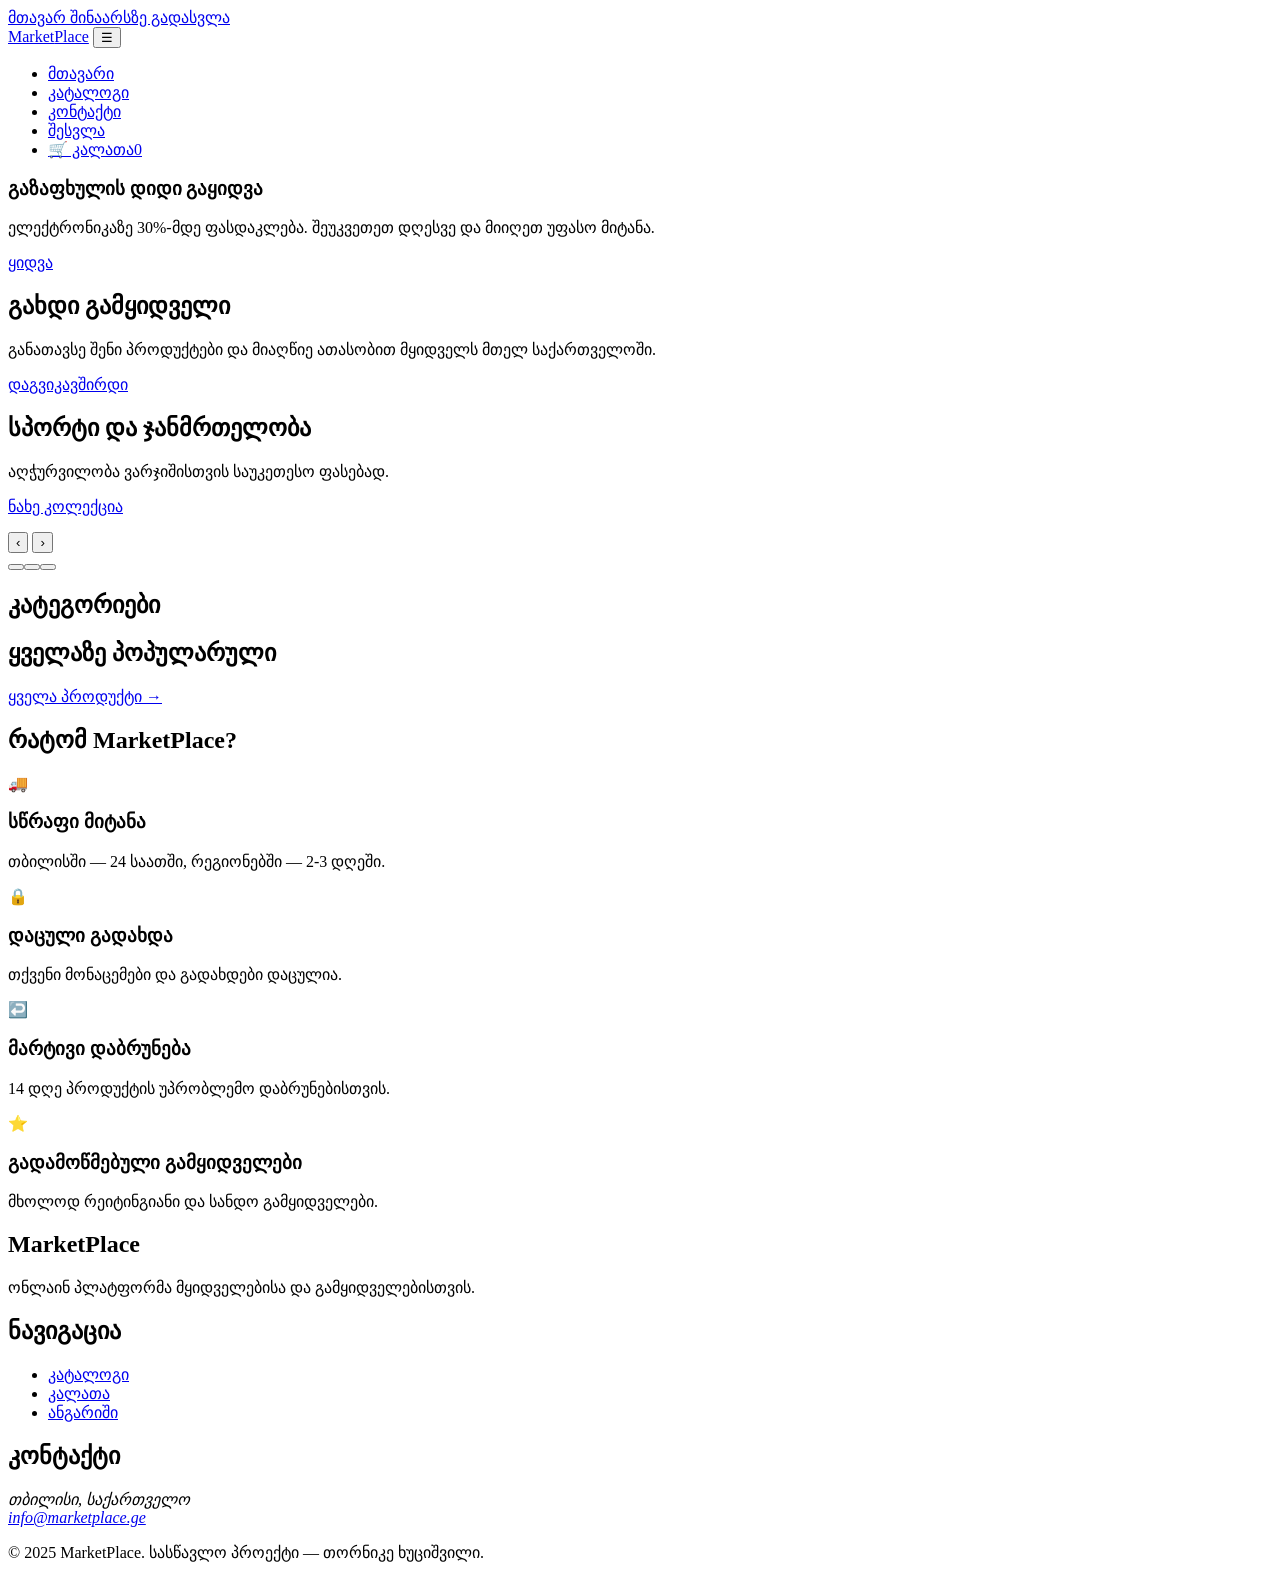
==== index.html @ cf932179 "feat: add home page with slider, categories and featured products" ====
<!DOCTYPE html>
<html lang="ka">
<head>
  <meta charset="UTF-8">
  <meta name="viewport" content="width=device-width, initial-scale=1">
  <title>MarketPlace — ონლაინ მარკეტპლეისი</title>
  <meta name="description" content="MarketPlace — ათასობით პროდუქტი ერთ სივრცეში: ელექტრონიკა, მოდა, სახლი, სპორტი და სხვა.">
  <link rel="icon" href="images/favicon.svg" type="image/svg+xml">
  <link rel="stylesheet" href="css/style.css">
</head>
<body>
  <a class="skip-link" href="#content">მთავარ შინაარსზე გადასვლა</a>
  <header class="site-header">
    <div class="container header-inner">
      <a class="logo" href="index.html">Market<span>Place</span></a>
      <button class="menu-toggle" type="button" aria-expanded="false" aria-controls="main-nav" aria-label="მენიუ">☰</button>
      <nav class="nav" id="main-nav" aria-label="მთავარი ნავიგაცია">
        <ul>
          <li><a href="index.html" aria-current="page">მთავარი</a></li>
          <li><a href="catalog.html">კატალოგი</a></li>
          <li><a href="contact.html">კონტაქტი</a></li>
          <li><a href="account.html">შესვლა</a></li>
          <li><a class="cart-link" href="cart.html">🛒 კალათა<span class="cart-badge" data-cart-count>0</span></a></li>
        </ul>
      </nav>
    </div>
  </header>

  <main id="content">
    <div class="container">
      <section class="slider" data-slider aria-roledescription="carousel" aria-label="აქციები">
        <div class="slider-track">
          <article class="slide slide--1">
            <h1>გაზაფხულის დიდი გაყიდვა</h1>
            <p>ელექტრონიკაზე 30%-მდე ფასდაკლება. შეუკვეთეთ დღესვე და მიიღეთ უფასო მიტანა.</p>
            <p><a class="btn btn--accent" href="catalog.html?category=electronics">ყიდვა</a></p>
          </article>
          <article class="slide slide--2">
            <h2>გახდი გამყიდველი</h2>
            <p>განათავსე შენი პროდუქტები და მიაღწიე ათასობით მყიდველს მთელ საქართველოში.</p>
            <p><a class="btn btn--accent" href="contact.html">დაგვიკავშირდი</a></p>
          </article>
          <article class="slide slide--3">
            <h2>სპორტი და ჯანმრთელობა</h2>
            <p>აღჭურვილობა ვარჯიშისთვის საუკეთესო ფასებად.</p>
            <p><a class="btn btn--accent" href="catalog.html?category=sports">ნახე კოლექცია</a></p>
          </article>
        </div>
        <button class="slider-btn slider-btn--prev" type="button" aria-label="წინა სლაიდი">‹</button>
        <button class="slider-btn slider-btn--next" type="button" aria-label="შემდეგი სლაიდი">›</button>
        <div class="slider-dots"></div>
      </section>

      <section class="section" aria-labelledby="cat-title">
        <div class="section-head"><h2 id="cat-title">კატეგორიები</h2></div>
        <div class="category-grid" id="category-list"></div>
      </section>

      <section class="section" aria-labelledby="top-title">
        <div class="section-head">
          <h2 id="top-title">ყველაზე პოპულარული</h2>
          <a href="catalog.html">ყველა პროდუქტი →</a>
        </div>
        <div class="product-grid" id="featured-list"></div>
      </section>

      <section class="section" aria-labelledby="why-title">
        <div class="section-head"><h2 id="why-title">რატომ MarketPlace?</h2></div>
        <div class="features">
          <div class="feature"><span class="icon" aria-hidden="true">🚚</span><h3>სწრაფი მიტანა</h3><p>თბილისში — 24 საათში, რეგიონებში — 2-3 დღეში.</p></div>
          <div class="feature"><span class="icon" aria-hidden="true">🔒</span><h3>დაცული გადახდა</h3><p>თქვენი მონაცემები და გადახდები დაცულია.</p></div>
          <div class="feature"><span class="icon" aria-hidden="true">↩️</span><h3>მარტივი დაბრუნება</h3><p>14 დღე პროდუქტის უპრობლემო დაბრუნებისთვის.</p></div>
          <div class="feature"><span class="icon" aria-hidden="true">⭐</span><h3>გადამოწმებული გამყიდველები</h3><p>მხოლოდ რეიტინგიანი და სანდო გამყიდველები.</p></div>
        </div>
      </section>
    </div>
  </main>

  <footer class="site-footer">
    <div class="container">
      <div class="footer-grid">
        <div><h2>MarketPlace</h2><p>ონლაინ პლატფორმა მყიდველებისა და გამყიდველებისთვის.</p></div>
        <div><h2>ნავიგაცია</h2><ul><li><a href="catalog.html">კატალოგი</a></li><li><a href="cart.html">კალათა</a></li><li><a href="account.html">ანგარიში</a></li></ul></div>
        <div><h2>კონტაქტი</h2><address>თბილისი, საქართველო<br><a href="mailto:info@marketplace.ge">info@marketplace.ge</a></address></div>
      </div>
      <p class="copyright">© <span id="year">2025</span> MarketPlace. სასწავლო პროექტი — თორნიკე ხუციშვილი.</p>
    </div>
  </footer>

  <script src="js/data.js" defer></script>
  <script src="js/main.js" defer></script>
  <script src="js/slider.js" defer></script>
  <script src="js/home.js" defer></script>
</body>
</html>
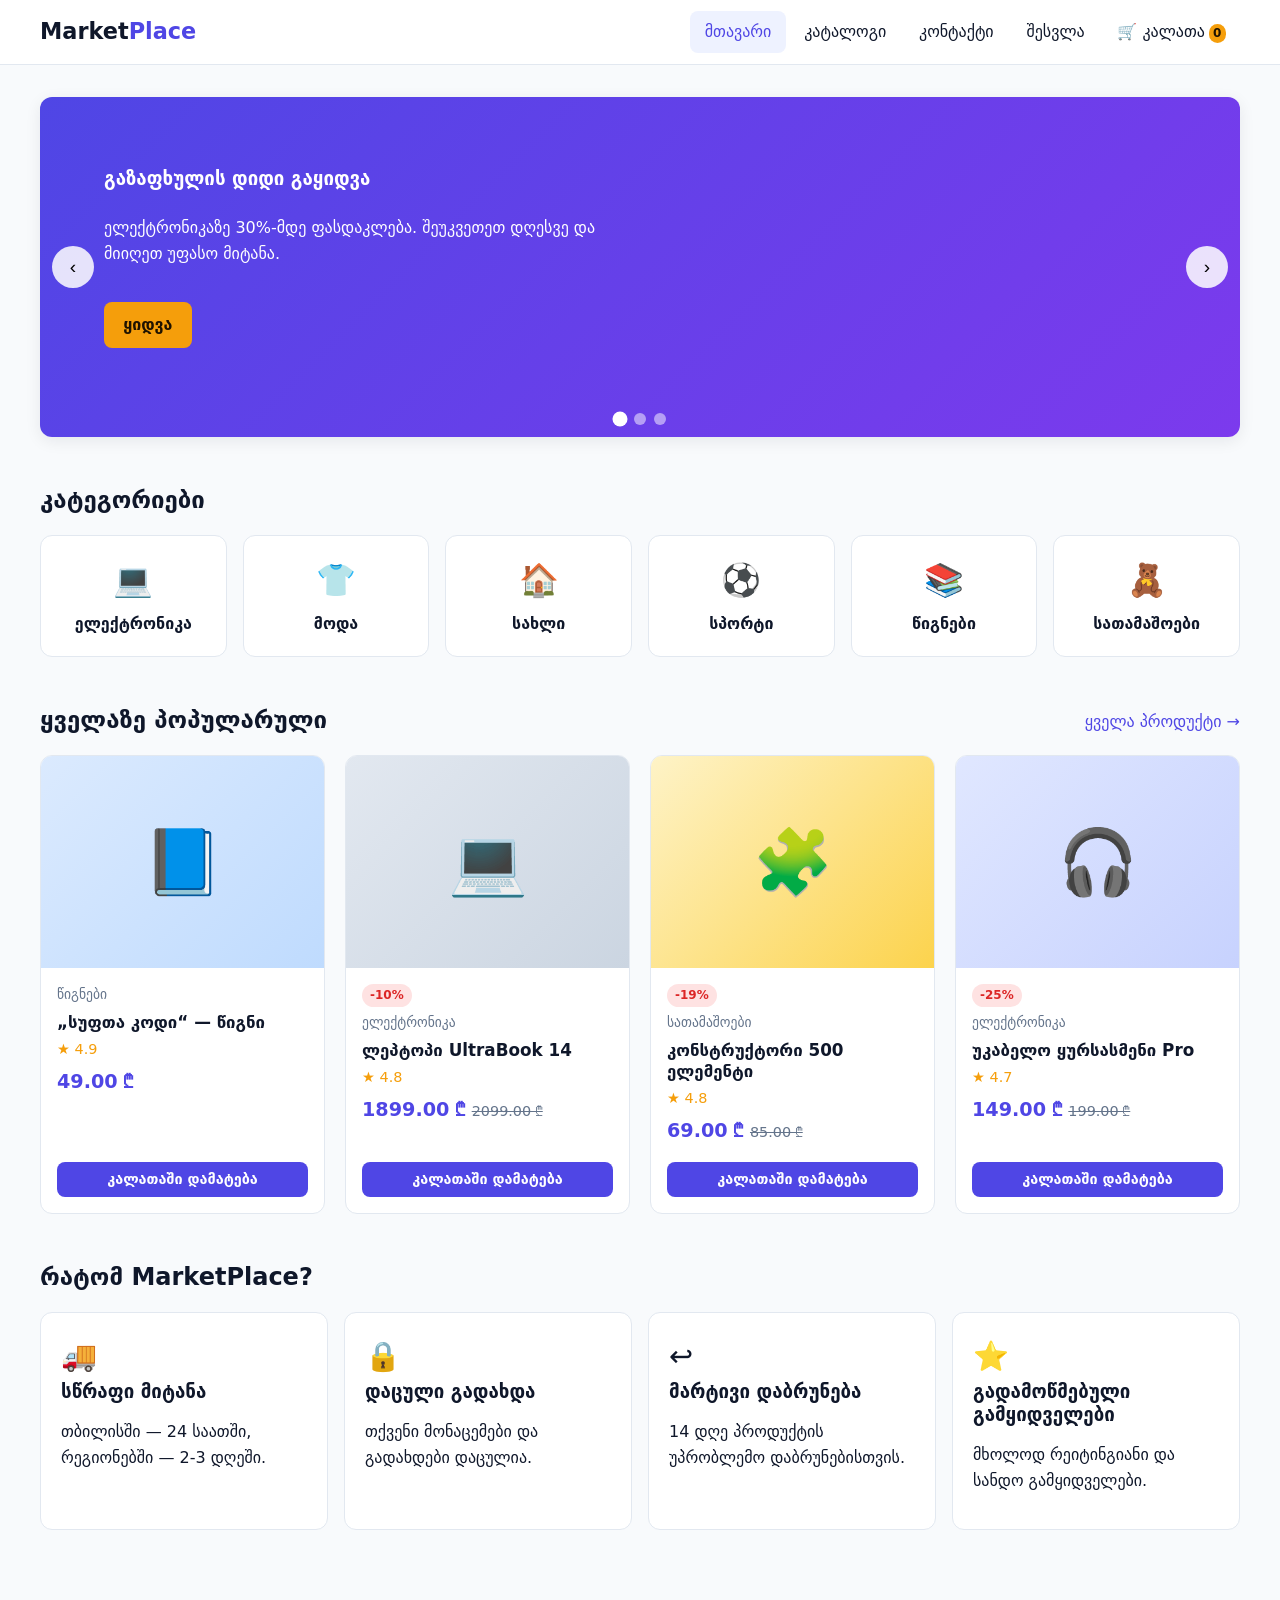
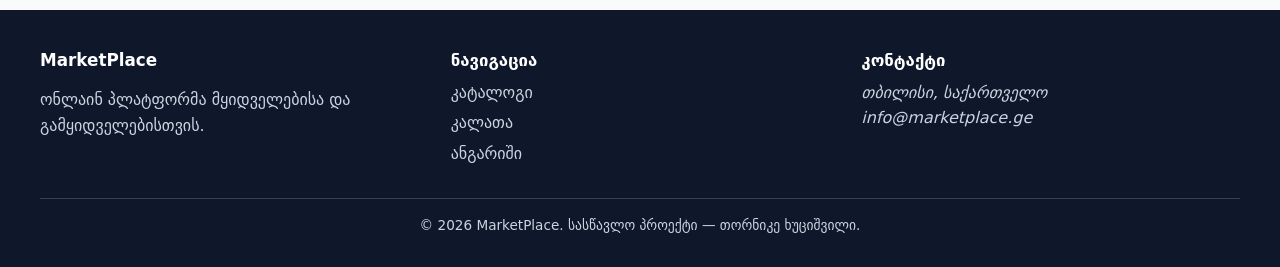
==== commit 18e6c497: "modify index html file" ====
--- a/index.html
+++ b/index.html
@@ -1,95 +1,188 @@
-<!DOCTYPE html>
+<!doctype html>
 <html lang="ka">
-<head>
-  <meta charset="UTF-8">
-  <meta name="viewport" content="width=device-width, initial-scale=1">
-  <title>MarketPlace — ონლაინ მარკეტპლეისი</title>
-  <meta name="description" content="MarketPlace — ათასობით პროდუქტი ერთ სივრცეში: ელექტრონიკა, მოდა, სახლი, სპორტი და სხვა.">
-  <link rel="icon" href="images/favicon.svg" type="image/svg+xml">
-  <link rel="stylesheet" href="css/style.css">
-</head>
-<body>
-  <a class="skip-link" href="#content">მთავარ შინაარსზე გადასვლა</a>
-  <header class="site-header">
-    <div class="container header-inner">
-      <a class="logo" href="index.html">Market<span>Place</span></a>
-      <button class="menu-toggle" type="button" aria-expanded="false" aria-controls="main-nav" aria-label="მენიუ">☰</button>
-      <nav class="nav" id="main-nav" aria-label="მთავარი ნავიგაცია">
-        <ul>
-          <li><a href="index.html" aria-current="page">მთავარი</a></li>
-          <li><a href="catalog.html">კატალოგი</a></li>
-          <li><a href="contact.html">კონტაქტი</a></li>
-          <li><a href="account.html">შესვლა</a></li>
-          <li><a class="cart-link" href="cart.html">🛒 კალათა<span class="cart-badge" data-cart-count>0</span></a></li>
-        </ul>
-      </nav>
-    </div>
-  </header>
+  <head>
+    <meta charset="UTF-8" />
+    <meta name="viewport" content="width=device-width, initial-scale=1" />
+    <title>MarketPlace — ონლაინ მარკეტპლეისი</title>
+    <meta
+      name="description"
+      content="MarketPlace — ათასობით პროდუქტი ერთ სივრცეში: ელექტრონიკა, მოდა, სახლი, სპორტი და სხვა."
+    />
+    <meta
+      name="keywords"
+      content="ონლაინ მარკეტი, ელექტრონიკა, მოდა, სახლი, სპორტი, MarketPlace"
+    />
+    <meta name="author" content="Tornike Khutsishvili" />
+    <link rel="icon" href="images/favicon.svg" type="image/svg+xml" />
+    <link rel="stylesheet" href="css/style.css" />
+  </head>
+  <body>
+    <a class="skip-link" href="#content">მთავარ კონტენტზე გადასვლა</a>
+    <header class="site-header">
+      <div class="container header-inner">
+        <a class="logo" href="index.html">Market<span>Place</span></a>
+        <button
+          class="menu-toggle"
+          type="button"
+          aria-expanded="false"
+          aria-controls="main-nav"
+          aria-label="მენიუ"
+        >
+          ☰
+        </button>
+        <nav class="nav" id="main-nav" aria-label="მთავარი ნავიგაცია">
+          <ul>
+            <li><a href="index.html" aria-current="page">მთავარი</a></li>
+            <li><a href="catalog.html">კატალოგი</a></li>
+            <li><a href="contact.html">კონტაქტი</a></li>
+            <li><a href="account.html">შესვლა</a></li>
+            <li>
+              <a class="cart-link" href="cart.html"
+                >🛒 კალათა<span class="cart-badge" data-cart-count>0</span></a
+              >
+            </li>
+          </ul>
+        </nav>
+      </div>
+    </header>
 
-  <main id="content">
-    <div class="container">
-      <section class="slider" data-slider aria-roledescription="carousel" aria-label="აქციები">
-        <div class="slider-track">
-          <article class="slide slide--1">
-            <h1>გაზაფხულის დიდი გაყიდვა</h1>
-            <p>ელექტრონიკაზე 30%-მდე ფასდაკლება. შეუკვეთეთ დღესვე და მიიღეთ უფასო მიტანა.</p>
-            <p><a class="btn btn--accent" href="catalog.html?category=electronics">ყიდვა</a></p>
-          </article>
-          <article class="slide slide--2">
-            <h2>გახდი გამყიდველი</h2>
-            <p>განათავსე შენი პროდუქტები და მიაღწიე ათასობით მყიდველს მთელ საქართველოში.</p>
-            <p><a class="btn btn--accent" href="contact.html">დაგვიკავშირდი</a></p>
-          </article>
-          <article class="slide slide--3">
-            <h2>სპორტი და ჯანმრთელობა</h2>
-            <p>აღჭურვილობა ვარჯიშისთვის საუკეთესო ფასებად.</p>
-            <p><a class="btn btn--accent" href="catalog.html?category=sports">ნახე კოლექცია</a></p>
-          </article>
+    <main id="content">
+      <div class="container">
+        <section
+          class="slider"
+          data-slider
+          aria-roledescription="carousel"
+          aria-label="აქციები"
+        >
+          <div class="slider-track">
+            <article class="slide slide--1">
+              <h1>გაზაფხულის დიდი გაყიდვა</h1>
+              <p>
+                ელექტრონიკაზე 30%-მდე ფასდაკლება. შეუკვეთეთ დღესვე და მიიღეთ
+                უფასო მიტანა.
+              </p>
+              <p>
+                <a
+                  class="btn btn--accent"
+                  href="catalog.html?category=electronics"
+                  >ყიდვა</a
+                >
+              </p>
+            </article>
+            <article class="slide slide--2">
+              <h2>გახდი გამყიდველი</h2>
+              <p>
+                განათავსე შენი პროდუქტები და მიაღწიე ათასობით მყიდველს მთელ
+                საქართველოში.
+              </p>
+              <p>
+                <a class="btn btn--accent" href="contact.html">დაგვიკავშირდი</a>
+              </p>
+            </article>
+            <article class="slide slide--3">
+              <h2>სპორტი და ჯანმრთელობა</h2>
+              <p>აღჭურვილობა ვარჯიშისთვის საუკეთესო ფასებად.</p>
+              <p>
+                <a class="btn btn--accent" href="catalog.html?category=sports"
+                  >ნახე კოლექცია</a
+                >
+              </p>
+            </article>
+          </div>
+          <button
+            class="slider-btn slider-btn--prev"
+            type="button"
+            aria-label="წინა სლაიდი"
+          >
+            ‹
+          </button>
+          <button
+            class="slider-btn slider-btn--next"
+            type="button"
+            aria-label="შემდეგი სლაიდი"
+          >
+            ›
+          </button>
+          <div class="slider-dots"></div>
+        </section>
+
+        <section class="section" aria-labelledby="cat-title">
+          <div class="section-head"><h2 id="cat-title">კატეგორიები</h2></div>
+          <div class="category-grid" id="category-list"></div>
+        </section>
+
+        <section class="section" aria-labelledby="top-title">
+          <div class="section-head">
+            <h2 id="top-title">ყველაზე პოპულარული</h2>
+            <a href="catalog.html">ყველა პროდუქტი →</a>
+          </div>
+          <div class="product-grid" id="featured-list"></div>
+        </section>
+
+        <section class="section" aria-labelledby="why-title">
+          <div class="section-head">
+            <h2 id="why-title">რატომ MarketPlace?</h2>
+          </div>
+          <div class="features">
+            <div class="feature">
+              <span class="icon" aria-hidden="true">🚚</span>
+              <h3>სწრაფი მიტანა</h3>
+              <p>თბილისში — 24 საათში, რეგიონებში — 2-3 დღეში.</p>
+            </div>
+            <div class="feature">
+              <span class="icon" aria-hidden="true">🔒</span>
+              <h3>დაცული გადახდა</h3>
+              <p>თქვენი მონაცემები და გადახდები დაცულია.</p>
+            </div>
+            <div class="feature">
+              <span class="icon" aria-hidden="true">↩️</span>
+              <h3>მარტივი დაბრუნება</h3>
+              <p>14 დღე პროდუქტის უპრობლემო დაბრუნებისთვის.</p>
+            </div>
+            <div class="feature">
+              <span class="icon" aria-hidden="true">⭐</span>
+              <h3>გადამოწმებული გამყიდველები</h3>
+              <p>მხოლოდ რეიტინგიანი და სანდო გამყიდველები.</p>
+            </div>
+          </div>
+        </section>
+      </div>
+    </main>
+
+    <footer class="site-footer">
+      <div class="container">
+        <div class="footer-grid">
+          <div>
+            <h2>MarketPlace</h2>
+            <p>ონლაინ პლატფორმა მყიდველებისა და გამყიდველებისთვის.</p>
+          </div>
+          <div>
+            <h2>ნავიგაცია</h2>
+            <ul>
+              <li><a href="catalog.html">კატალოგი</a></li>
+              <li><a href="cart.html">კალათა</a></li>
+              <li><a href="account.html">ანგარიში</a></li>
+            </ul>
+          </div>
+          <div>
+            <h2>კონტაქტი</h2>
+            <address>
+              თბილისი, საქართველო<br /><a href="mailto:info@marketplace.ge"
+                >info@marketplace.ge</a
+              >
+            </address>
+          </div>
         </div>
-        <button class="slider-btn slider-btn--prev" type="button" aria-label="წინა სლაიდი">‹</button>
-        <button class="slider-btn slider-btn--next" type="button" aria-label="შემდეგი სლაიდი">›</button>
-        <div class="slider-dots"></div>
-      </section>
+        <p class="copyright">
+          © <span id="year">2025</span> MarketPlace. სასწავლო პროექტი — თორნიკე
+          ხუციშვილი.
+        </p>
+      </div>
+    </footer>
 
-      <section class="section" aria-labelledby="cat-title">
-        <div class="section-head"><h2 id="cat-title">კატეგორიები</h2></div>
-        <div class="category-grid" id="category-list"></div>
-      </section>
-
-      <section class="section" aria-labelledby="top-title">
-        <div class="section-head">
-          <h2 id="top-title">ყველაზე პოპულარული</h2>
-          <a href="catalog.html">ყველა პროდუქტი →</a>
-        </div>
-        <div class="product-grid" id="featured-list"></div>
-      </section>
-
-      <section class="section" aria-labelledby="why-title">
-        <div class="section-head"><h2 id="why-title">რატომ MarketPlace?</h2></div>
-        <div class="features">
-          <div class="feature"><span class="icon" aria-hidden="true">🚚</span><h3>სწრაფი მიტანა</h3><p>თბილისში — 24 საათში, რეგიონებში — 2-3 დღეში.</p></div>
-          <div class="feature"><span class="icon" aria-hidden="true">🔒</span><h3>დაცული გადახდა</h3><p>თქვენი მონაცემები და გადახდები დაცულია.</p></div>
-          <div class="feature"><span class="icon" aria-hidden="true">↩️</span><h3>მარტივი დაბრუნება</h3><p>14 დღე პროდუქტის უპრობლემო დაბრუნებისთვის.</p></div>
-          <div class="feature"><span class="icon" aria-hidden="true">⭐</span><h3>გადამოწმებული გამყიდველები</h3><p>მხოლოდ რეიტინგიანი და სანდო გამყიდველები.</p></div>
-        </div>
-      </section>
-    </div>
-  </main>
-
-  <footer class="site-footer">
-    <div class="container">
-      <div class="footer-grid">
-        <div><h2>MarketPlace</h2><p>ონლაინ პლატფორმა მყიდველებისა და გამყიდველებისთვის.</p></div>
-        <div><h2>ნავიგაცია</h2><ul><li><a href="catalog.html">კატალოგი</a></li><li><a href="cart.html">კალათა</a></li><li><a href="account.html">ანგარიში</a></li></ul></div>
-        <div><h2>კონტაქტი</h2><address>თბილისი, საქართველო<br><a href="mailto:info@marketplace.ge">info@marketplace.ge</a></address></div>
-      </div>
-      <p class="copyright">© <span id="year">2025</span> MarketPlace. სასწავლო პროექტი — თორნიკე ხუციშვილი.</p>
-    </div>
-  </footer>
-
-  <script src="js/data.js" defer></script>
-  <script src="js/main.js" defer></script>
-  <script src="js/slider.js" defer></script>
-  <script src="js/home.js" defer></script>
-</body>
+    <script src="js/data.js" defer></script>
+    <script src="js/main.js" defer></script>
+    <script src="js/slider.js" defer></script>
+    <script src="js/home.js" defer></script>
+  </body>
 </html>
--- a/css/style.css
+++ b/css/style.css
@@ -0,0 +1,256 @@
+/* ===== Design tokens ===== */
+:root {
+  --primary: #4f46e5;
+  --primary-dark: #3730a3;
+  --accent: #f59e0b;
+  --bg: #f8fafc;
+  --surface: #ffffff;
+  --text: #0f172a;
+  --muted: #64748b;
+  --border: #e2e8f0;
+  --danger: #dc2626;
+  --success: #16a34a;
+  --radius: 12px;
+  --shadow: 0 4px 16px rgb(15 23 42 / 8%);
+  --container: 1200px;
+}
+
+/* ===== Reset / base ===== */
+*, *::before, *::after { box-sizing: border-box; }
+html { scroll-behavior: smooth; }
+body {
+  margin: 0;
+  font-family: system-ui, -apple-system, "Segoe UI", Roboto, sans-serif;
+  background: var(--bg);
+  color: var(--text);
+  line-height: 1.6;
+}
+img { max-width: 100%; display: block; }
+a { color: var(--primary); text-decoration: none; }
+a:hover { text-decoration: underline; }
+h1, h2, h3 { line-height: 1.25; margin: 0 0 .5em; }
+:focus-visible { outline: 3px solid var(--accent); outline-offset: 2px; }
+.container { width: min(100% - 2rem, var(--container)); margin-inline: auto; }
+.visually-hidden {
+  position: absolute; width: 1px; height: 1px; overflow: hidden;
+  clip: rect(0 0 0 0); white-space: nowrap;
+}
+.skip-link {
+  position: absolute; left: -999px; top: 0; background: var(--primary);
+  color: #fff; padding: .5rem 1rem; z-index: 100;
+}
+.skip-link:focus { left: 0; }
+main { min-height: 60vh; padding-block: 2rem; }
+
+/* ===== Buttons ===== */
+.btn {
+  display: inline-flex; align-items: center; justify-content: center; gap: .4rem;
+  padding: .65rem 1.2rem; border: 0; border-radius: 8px; cursor: pointer;
+  background: var(--primary); color: #fff; font: inherit; font-weight: 600;
+  transition: background .2s, transform .1s;
+}
+.btn:hover { background: var(--primary-dark); text-decoration: none; }
+.btn:active { transform: scale(.97); }
+.btn--outline { background: transparent; color: var(--primary); border: 2px solid var(--primary); }
+.btn--outline:hover { background: var(--primary); color: #fff; }
+.btn--accent { background: var(--accent); color: #1f1300; }
+.btn--accent:hover { background: #d98a05; }
+.btn--sm { padding: .4rem .8rem; font-size: .9rem; }
+
+/* ===== Header / nav ===== */
+.site-header {
+  position: sticky; top: 0; z-index: 50; background: var(--surface);
+  border-bottom: 1px solid var(--border);
+}
+.header-inner { display: flex; align-items: center; gap: 1rem; min-height: 64px; }
+.logo { font-size: 1.4rem; font-weight: 800; color: var(--text); }
+.logo span { color: var(--primary); }
+.logo:hover { text-decoration: none; }
+.nav { margin-left: auto; }
+.nav ul { display: flex; gap: .25rem; list-style: none; margin: 0; padding: 0; }
+.nav a { display: block; padding: .5rem .9rem; border-radius: 8px; color: var(--text); font-weight: 500; }
+.nav a:hover, .nav a[aria-current="page"] { background: #eef2ff; color: var(--primary); text-decoration: none; }
+.cart-link { position: relative; }
+.cart-badge {
+  display: inline-block; min-width: 1.4em; padding: 0 .35em; margin-left: .25rem;
+  background: var(--accent); color: #1f1300; border-radius: 999px;
+  font-size: .75rem; font-weight: 700; text-align: center;
+}
+.menu-toggle {
+  display: none; margin-left: auto; background: none; border: 1px solid var(--border);
+  border-radius: 8px; padding: .4rem .7rem; font-size: 1.3rem; cursor: pointer;
+}
+
+@media (max-width: 768px) {
+  .menu-toggle { display: block; }
+  .nav {
+    position: absolute; top: 100%; left: 0; right: 0; margin: 0;
+    background: var(--surface); border-bottom: 1px solid var(--border);
+    max-height: 0; overflow: hidden; transition: max-height .3s ease;
+  }
+  .nav.is-open { max-height: 400px; }
+  .nav ul { flex-direction: column; padding: .5rem 1rem 1rem; }
+}
+
+/* ===== Slider ===== */
+.slider { position: relative; overflow: hidden; border-radius: var(--radius); box-shadow: var(--shadow); }
+.slider-track { display: flex; transition: transform .6s ease; }
+.slide {
+  flex: 0 0 100%; min-height: 340px; display: grid; align-content: center;
+  padding: 2.5rem clamp(1.5rem, 6vw, 4rem); color: #fff;
+}
+.slide h2 { font-size: clamp(1.6rem, 4vw, 2.6rem); }
+.slide p { max-width: 520px; margin-bottom: 1.2rem; }
+.slide--1 { background: linear-gradient(135deg, #4f46e5, #7c3aed); }
+.slide--2 { background: linear-gradient(135deg, #0ea5e9, #2563eb); }
+.slide--3 { background: linear-gradient(135deg, #f97316, #db2777); }
+.slider-btn {
+  position: absolute; top: 50%; transform: translateY(-50%); width: 42px; height: 42px;
+  border: 0; border-radius: 50%; background: rgb(255 255 255 / 85%); cursor: pointer; font-size: 1.2rem;
+}
+.slider-btn:hover { background: #fff; }
+.slider-btn--prev { left: .75rem; }
+.slider-btn--next { right: .75rem; }
+.slider-dots { position: absolute; bottom: .75rem; left: 0; right: 0; display: flex; justify-content: center; gap: .5rem; }
+.slider-dots button {
+  width: 12px; height: 12px; border-radius: 50%; border: 0; padding: 0; cursor: pointer;
+  background: rgb(255 255 255 / 50%);
+}
+.slider-dots button[aria-current="true"] { background: #fff; transform: scale(1.25); }
+
+/* ===== Sections ===== */
+.section { margin-top: 3rem; }
+.section-head { display: flex; justify-content: space-between; align-items: end; gap: 1rem; margin-bottom: 1.25rem; }
+.section-head h2 { margin: 0; }
+
+.category-grid { display: grid; grid-template-columns: repeat(auto-fit, minmax(140px, 1fr)); gap: 1rem; }
+.category-card {
+  display: grid; place-items: center; gap: .3rem; padding: 1.2rem; background: var(--surface);
+  border: 1px solid var(--border); border-radius: var(--radius); color: var(--text); font-weight: 600;
+  transition: transform .2s, box-shadow .2s;
+}
+.category-card:hover { transform: translateY(-4px); box-shadow: var(--shadow); text-decoration: none; }
+.category-card .icon { font-size: 2rem; }
+
+.features { display: grid; grid-template-columns: repeat(auto-fit, minmax(220px, 1fr)); gap: 1rem; }
+.feature { background: var(--surface); border-radius: var(--radius); padding: 1.25rem; border: 1px solid var(--border); }
+.feature .icon { font-size: 1.8rem; }
+
+/* ===== Product cards ===== */
+.product-grid { display: grid; grid-template-columns: repeat(auto-fill, minmax(230px, 1fr)); gap: 1.25rem; }
+.card {
+  display: flex; flex-direction: column; background: var(--surface); border: 1px solid var(--border);
+  border-radius: var(--radius); overflow: hidden; transition: transform .2s, box-shadow .2s;
+}
+.card:hover { transform: translateY(-4px); box-shadow: var(--shadow); }
+.card-media {
+  display: grid; place-items: center; aspect-ratio: 4 / 3; font-size: 4rem;
+  background: linear-gradient(135deg, var(--c1, #e0e7ff), var(--c2, #fce7f3));
+}
+.card-body { display: flex; flex-direction: column; gap: .35rem; padding: 1rem; flex: 1; }
+.card-body h3 { font-size: 1.05rem; margin: 0; }
+.card-body h3 a { color: var(--text); }
+.card-cat { color: var(--muted); font-size: .85rem; }
+.rating { color: var(--accent); font-size: .9rem; }
+.price { font-size: 1.2rem; font-weight: 800; color: var(--primary); }
+.price s { color: var(--muted); font-weight: 400; font-size: .9rem; margin-left: .35rem; }
+.card-actions { margin-top: auto; padding-top: .6rem; }
+.card-actions .btn { width: 100%; }
+.tag {
+  display: inline-block; font-size: .75rem; font-weight: 700; background: #fee2e2; color: var(--danger);
+  padding: .1rem .5rem; border-radius: 999px; width: fit-content;
+}
+
+/* ===== Catalog ===== */
+.catalog-layout { display: grid; grid-template-columns: 260px 1fr; gap: 1.5rem; align-items: start; }
+.filters {
+  background: var(--surface); border: 1px solid var(--border); border-radius: var(--radius);
+  padding: 1.25rem; position: sticky; top: 80px;
+}
+.filters fieldset { border: 0; padding: 0; margin: 0 0 1rem; }
+.filters legend { font-weight: 700; margin-bottom: .4rem; }
+.filters label { display: flex; align-items: center; gap: .5rem; padding: .15rem 0; }
+.catalog-toolbar { display: flex; flex-wrap: wrap; justify-content: space-between; gap: .75rem; margin-bottom: 1rem; }
+.empty { text-align: center; padding: 3rem 1rem; color: var(--muted); grid-column: 1 / -1; }
+.filters-toggle { display: none; }
+
+@media (max-width: 900px) {
+  .catalog-layout { grid-template-columns: 1fr; }
+  .filters { position: static; display: none; }
+  .filters.is-open { display: block; }
+  .filters-toggle { display: inline-flex; }
+}
+
+/* ===== Forms ===== */
+.field { display: grid; gap: .3rem; margin-bottom: 1rem; }
+.field label { font-weight: 600; }
+input, select, textarea {
+  width: 100%; padding: .65rem .8rem; border: 1px solid var(--border); border-radius: 8px;
+  font: inherit; background: #fff; color: var(--text);
+}
+input:focus, select:focus, textarea:focus { border-color: var(--primary); outline: 2px solid #c7d2fe; }
+.field.has-error input, .field.has-error textarea { border-color: var(--danger); }
+.error-msg { color: var(--danger); font-size: .85rem; min-height: 1.1em; }
+.form-card {
+  background: var(--surface); border: 1px solid var(--border); border-radius: var(--radius);
+  padding: clamp(1.25rem, 4vw, 2rem); box-shadow: var(--shadow);
+}
+.form-narrow { max-width: 460px; margin-inline: auto; }
+.tabs { display: flex; gap: .5rem; margin-bottom: 1.25rem; }
+.tabs button {
+  flex: 1; padding: .6rem; border: 0; border-bottom: 3px solid var(--border);
+  background: none; font: inherit; font-weight: 600; cursor: pointer; color: var(--muted);
+}
+.tabs button[aria-selected="true"] { border-color: var(--primary); color: var(--primary); }
+.two-col { display: grid; grid-template-columns: 1fr 1fr; gap: 2rem; }
+@media (max-width: 768px) { .two-col { grid-template-columns: 1fr; } }
+.form-status { padding: .75rem 1rem; border-radius: 8px; margin-bottom: 1rem; background: #dcfce7; color: #14532d; }
+[hidden] { display: none !important; }
+
+/* ===== Product page ===== */
+.product-detail { display: grid; grid-template-columns: 1fr 1fr; gap: 2rem; }
+.product-detail .card-media { border-radius: var(--radius); font-size: 9rem; aspect-ratio: 1; }
+.product-info .price { font-size: 2rem; }
+.qty { display: inline-flex; align-items: center; border: 1px solid var(--border); border-radius: 8px; overflow: hidden; }
+.qty button { width: 36px; height: 36px; border: 0; background: #f1f5f9; cursor: pointer; font-size: 1.1rem; }
+.qty input { width: 52px; text-align: center; border: 0; border-radius: 0; padding: .3rem; }
+.breadcrumb { color: var(--muted); font-size: .9rem; margin-bottom: 1rem; }
+.specs { width: 100%; border-collapse: collapse; margin-top: 1rem; }
+.specs th, .specs td { padding: .5rem; border-bottom: 1px solid var(--border); text-align: left; }
+@media (max-width: 768px) { .product-detail { grid-template-columns: 1fr; } }
+
+/* ===== Cart ===== */
+.cart-layout { display: grid; grid-template-columns: 1fr 340px; gap: 1.5rem; align-items: start; }
+.cart-item {
+  display: grid; grid-template-columns: 80px 1fr auto; gap: 1rem; align-items: center;
+  padding: 1rem; background: var(--surface); border: 1px solid var(--border);
+  border-radius: var(--radius); margin-bottom: .75rem;
+}
+.cart-item .thumb { display: grid; place-items: center; font-size: 2.5rem; height: 80px; border-radius: 10px; background: #eef2ff; }
+.cart-item h3 { margin: 0; font-size: 1rem; }
+.cart-item-side { display: grid; gap: .4rem; justify-items: end; }
+.summary { background: var(--surface); border: 1px solid var(--border); border-radius: var(--radius); padding: 1.25rem; position: sticky; top: 80px; }
+.summary dl { margin: 0 0 1rem; }
+.summary .row { display: flex; justify-content: space-between; padding: .4rem 0; }
+.summary .total { border-top: 1px solid var(--border); font-weight: 800; font-size: 1.2rem; margin-top: .4rem; padding-top: .8rem; }
+.link-btn { background: none; border: 0; color: var(--danger); cursor: pointer; font: inherit; padding: 0; }
+@media (max-width: 900px) { .cart-layout { grid-template-columns: 1fr; } .summary { position: static; } }
+@media (max-width: 480px) { .cart-item { grid-template-columns: 60px 1fr; } .cart-item-side { grid-column: 1 / -1; justify-items: start; } }
+
+/* ===== Footer / toast ===== */
+.site-footer { background: #0f172a; color: #cbd5e1; margin-top: 3rem; padding-block: 2.5rem 1rem; }
+.footer-grid { display: grid; grid-template-columns: repeat(auto-fit, minmax(200px, 1fr)); gap: 2rem; }
+.site-footer h2 { color: #fff; font-size: 1.05rem; }
+.site-footer a { color: #cbd5e1; }
+.site-footer ul { list-style: none; padding: 0; margin: 0; display: grid; gap: .3rem; }
+.copyright { border-top: 1px solid #334155; margin-top: 2rem; padding-top: 1rem; font-size: .85rem; text-align: center; }
+.toast {
+  position: fixed; bottom: 1.25rem; right: 1.25rem; background: #0f172a; color: #fff;
+  padding: .8rem 1.2rem; border-radius: 10px; box-shadow: var(--shadow); z-index: 200;
+  animation: toast-in .25s ease;
+}
+@keyframes toast-in { from { opacity: 0; transform: translateY(12px); } }
+
+@media (prefers-reduced-motion: reduce) {
+  *, *::before, *::after { animation: none !important; transition: none !important; scroll-behavior: auto !important; }
+}
